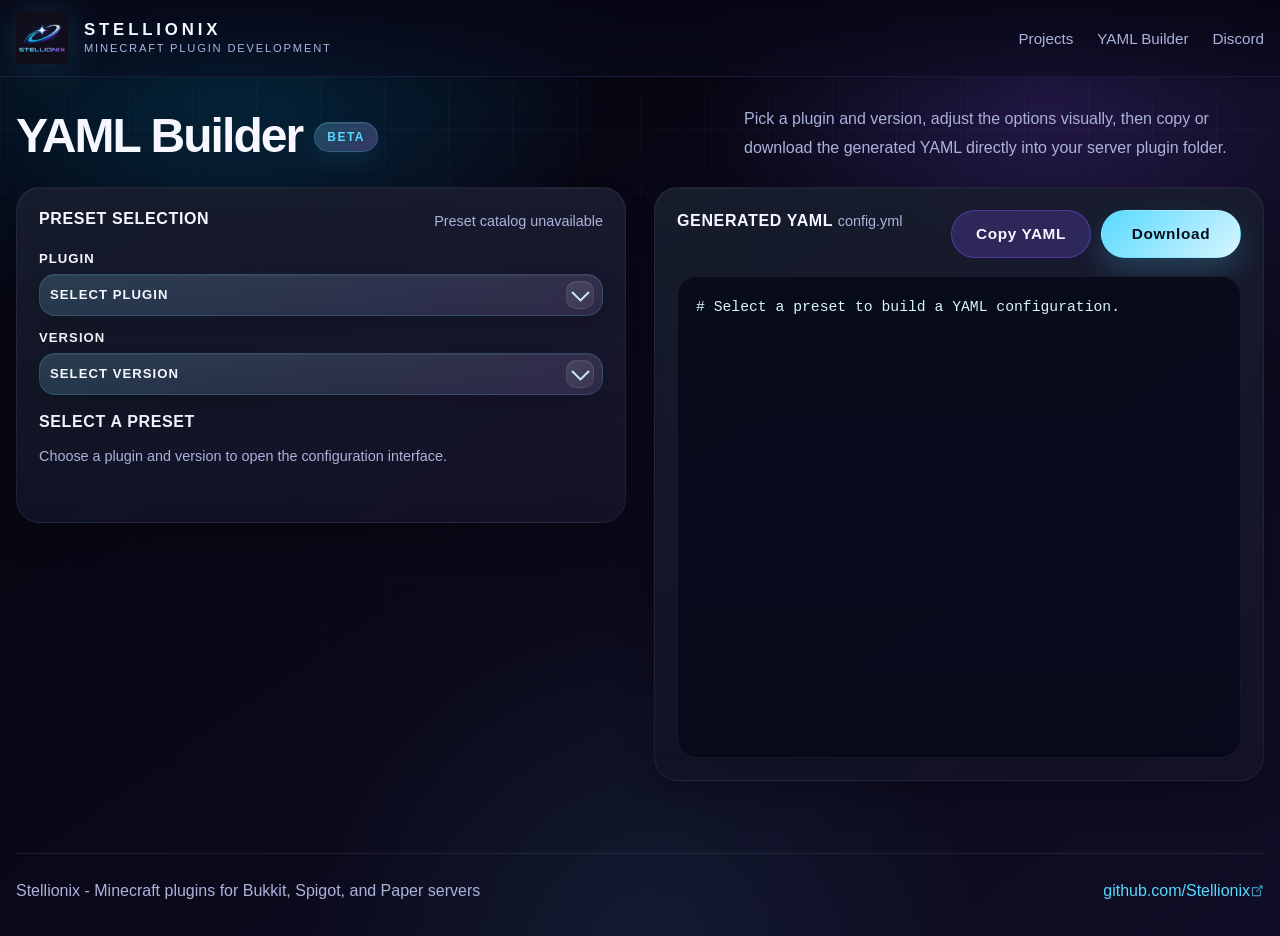
==== yaml-builder.html @ 999c0097 "Adding YAML creator page" ====
<!DOCTYPE html>
<html lang="en">
<head>
    <meta charset="UTF-8">
    <meta name="viewport" content="width=device-width, initial-scale=1.0">
    <title>Stellionix - YAML Builder</title>
    <link rel="icon" type="image/png" href="assets/stellionix-logo.png">
    <link rel="stylesheet" href="styles.css">
</head>
<body>
    <header class="site-header">
        <div class="header-inner">
            <a class="brand" href="index.html">
                <img class="brand-mark" src="assets/stellionix-logo.png" alt="Stellionix logo">
                <span class="brand-text">
                    <span class="brand-title">Stellionix</span>
                    <span class="brand-subtitle">Minecraft plugin development</span>
                </span>
            </a>
            <button class="nav-toggle" type="button" aria-expanded="false" aria-controls="site-nav" aria-label="Open navigation">
                <span></span>
                <span></span>
                <span></span>
            </button>
            <nav class="nav" id="site-nav">
                <a href="index.html#projects">Projects</a>
                <a href="yaml-builder.html">YAML Builder</a>
                <a href="https://discord.com/invite/jCsvJxS" target="_blank" rel="noreferrer">Discord</a>
            </nav>
        </div>
    </header>

    <div class="page">
        <main>
            <section class="section" id="configurator">
                <div class="section-head">
                    <div>
                        <h2 class="section-title-with-badge">YAML Builder <span class="section-beta-badge">Beta</span></h2>
                    </div>
                    <p>
                        Pick a plugin and version, adjust the options visually, then copy or download the
                        generated YAML directly into your server plugin folder.
                    </p>
                </div>

                <div class="configurator-layout">
                    <aside class="configurator-panel">
                        <div class="configurator-panel-head">
                            <strong>Preset Selection</strong>
                            <span class="configurator-hint" id="configurator-hint">Loading presets...</span>
                        </div>

                        <div class="configurator-controls">
                            <label class="configurator-control">
                                <span>Plugin</span>
                                <div class="filter-dropdown config-dropdown" data-config-dropdown>
                                    <input type="hidden" id="config-plugin" value="">
                                    <button class="filter-select-wrap config-select-wrap" type="button" data-config-trigger aria-haspopup="listbox" aria-expanded="false" aria-controls="config-plugin-options">
                                        <span class="filter-select-label" data-config-label>Select plugin</span>
                                    </button>
                                    <div class="filter-dropdown-menu" id="config-plugin-options" role="listbox"></div>
                                </div>
                            </label>

                            <label class="configurator-control">
                                <span>Version</span>
                                <div class="filter-dropdown config-dropdown" data-config-dropdown>
                                    <input type="hidden" id="config-version" value="">
                                    <button class="filter-select-wrap config-select-wrap" type="button" data-config-trigger aria-haspopup="listbox" aria-expanded="false" aria-controls="config-version-options">
                                        <span class="filter-select-label" data-config-label>Select version</span>
                                    </button>
                                    <div class="filter-dropdown-menu" id="config-version-options" role="listbox"></div>
                                </div>
                            </label>
                        </div>

                        <div class="configurator-summary" id="configurator-summary">
                            <h3>Select a preset</h3>
                            <p>Choose a plugin and version to open the configuration interface.</p>
                        </div>

                        <form class="configurator-form" id="configurator-form"></form>
                    </aside>

                    <div class="config-output-panel">
                        <div class="config-output-head">
                            <div>
                                <strong>Generated YAML</strong>
                                <span id="config-output-filename">config.yml</span>
                            </div>
                            <div class="config-output-actions">
                                <button class="button button-secondary config-output-button" type="button" id="config-copy">Copy YAML</button>
                                <button class="button button-primary config-output-button" type="button" id="config-download">Download</button>
                            </div>
                        </div>

                        <div class="config-output-editor">
                            <pre class="config-output-highlight" id="config-output-highlight" aria-hidden="true"># Select a preset to build a YAML configuration.</pre>
                            <textarea class="config-output" id="config-output" spellcheck="false"># Select a preset to build a YAML configuration.</textarea>
                        </div>
                    </div>
                </div>
            </section>
        </main>

        <footer class="footer" id="contact">
            <span>Stellionix - Minecraft plugins for Bukkit, Spigot, and Paper servers</span>
            <a href="https://github.com/Stellionix" target="_blank" rel="noreferrer"><span>github.com/Stellionix</span><img class="external-link-icon" src="assets/icon-external-link.svg" alt=""></a>
        </footer>
    </div>
    <script src="scripts/script.js"></script>
</body>
</html>
---- styles.css ----
:root {
    --bg: #060512;
    --bg-soft: #0c0a1f;
    --panel: rgba(12, 14, 34, 0.76);
    --line: rgba(120, 100, 255, 0.22);
    --text: #f6f7ff;
    --muted: #abb3dc;
    --accent: #57d9ff;
    --accent-strong: #00b8ff;
    --violet: #8558ff;
    --violet-soft: #b07cff;
    --glow: #d8f6ff;
    --shadow: 0 24px 80px rgba(0, 0, 0, 0.38);
    --hero-parallax-offset: 0px;
    --section-scroll-offset: 92px;
}

* {
    box-sizing: border-box;
}

html {
    scroll-behavior: smooth;
    overflow-x: clip;
}

body {
    margin: 0;
    font-family: "Segoe UI", Tahoma, Geneva, Verdana, sans-serif;
    color: var(--text);
    background:
        radial-gradient(circle at 18% 0%, rgba(0, 184, 255, 0.22), transparent 28%),
        radial-gradient(circle at 82% 10%, rgba(133, 88, 255, 0.2), transparent 26%),
        radial-gradient(circle at 50% 100%, rgba(87, 217, 255, 0.08), transparent 30%),
        linear-gradient(145deg, #04030d 0%, #090816 40%, #100d26 100%);
    min-height: 100vh;
    overflow-x: clip;
}

body.page-transitioning .page,
body.page-transitioning .site-header {
    opacity: 0;
    transform: translateY(18px);
}

body::before {
    content: "";
    position: fixed;
    inset: 0;
    pointer-events: none;
    background-image:
        linear-gradient(rgba(255, 255, 255, 0.03) 1px, transparent 1px),
        linear-gradient(90deg, rgba(255, 255, 255, 0.03) 1px, transparent 1px);
    background-size: 64px 64px;
    mask-image: linear-gradient(to bottom, rgba(0, 0, 0, 0.85), transparent 90%);
}

a {
    color: inherit;
    text-decoration: none;
}

.page {
    width: min(1380px, calc(100% - 32px));
    margin: 0 auto;
    opacity: 1;
    transform: translateY(0);
    transition: opacity 0.28s ease, transform 0.28s ease;
}

.site-header {
    transition: opacity 0.28s ease, transform 0.28s ease, border-color 0.2s ease, box-shadow 0.2s ease;
}

body.is-page-entering .page,
body.is-page-entering .site-header {
    opacity: 0;
    transform: translateY(18px);
}

body.is-page-ready .page,
body.is-page-ready .site-header {
    opacity: 1;
    transform: translateY(0);
}

@media (prefers-reduced-motion: reduce) {
    .page,
    .site-header {
        transition: none;
    }

    body.page-transitioning .page,
    body.page-transitioning .site-header,
    body.is-page-entering .page,
    body.is-page-entering .site-header,
    body.is-page-ready .page,
    body.is-page-ready .site-header {
        opacity: 1;
        transform: none;
    }
}

.site-header {
    position: sticky;
    top: 0;
    z-index: 10;
    backdrop-filter: blur(18px);
    background:
        linear-gradient(180deg, rgba(7, 6, 20, 0.94), rgba(7, 6, 20, 0.58)),
        linear-gradient(90deg, rgba(0, 184, 255, 0.05), rgba(133, 88, 255, 0.05));
    border-bottom: 1px solid rgba(135, 110, 255, 0.16);
    box-shadow: 0 10px 40px rgba(0, 0, 0, 0.22);
}

.header-inner {
    width: min(1280px, calc(100% - 32px));
    margin: 0 auto;
    display: flex;
    align-items: center;
    justify-content: space-between;
    padding: 12px 0;
}

.brand {
    display: inline-flex;
    align-items: center;
    gap: 16px;
    font-size: 1rem;
    letter-spacing: 0.24em;
    text-transform: uppercase;
}

.brand-mark {
    width: 52px;
    height: 52px;
    display: block;
    object-fit: contain;
    filter: drop-shadow(0 0 20px rgba(87, 217, 255, 0.18));
}

.brand-text {
    display: flex;
    flex-direction: column;
    gap: 4px;
    line-height: 1;
}

.brand-title {
    font-size: 1.05rem;
    font-weight: 800;
    color: var(--text);
}

.brand-subtitle {
    font-size: 0.7rem;
    letter-spacing: 0.16em;
    color: var(--muted);
}

.nav {
    display: flex;
    align-items: center;
    gap: 24px;
    color: var(--muted);
    font-size: 0.95rem;
}

.nav a:hover {
    color: var(--accent);
}

.nav-toggle {
    display: none;
    position: relative;
    width: 46px;
    height: 46px;
    padding: 0;
    border: 1px solid rgba(87, 217, 255, 0.16);
    border-radius: 14px;
    background: rgba(87, 217, 255, 0.08);
    color: var(--text);
    cursor: pointer;
    box-shadow: inset 0 1px 0 rgba(255, 255, 255, 0.04);
    transition: border-color 0.22s ease, background 0.22s ease, transform 0.22s ease, box-shadow 0.22s ease;
}

.nav-toggle:hover {
    transform: translateY(-1px);
    border-color: rgba(87, 217, 255, 0.26);
    background: rgba(87, 217, 255, 0.12);
    box-shadow: 0 10px 18px rgba(87, 217, 255, 0.08), inset 0 1px 0 rgba(255, 255, 255, 0.04);
}

.nav-toggle span {
    position: absolute;
    left: 12px;
    right: 12px;
    height: 2px;
    border-radius: 999px;
    background: currentColor;
    transition: transform 0.24s ease, opacity 0.2s ease, top 0.24s ease;
}

.nav-toggle span:nth-child(1) {
    top: 15px;
}

.nav-toggle span:nth-child(2) {
    top: 22px;
}

.nav-toggle span:nth-child(3) {
    top: 29px;
}

.site-header.nav-open .nav-toggle span:nth-child(1) {
    top: 22px;
    transform: rotate(45deg);
}

.site-header.nav-open .nav-toggle span:nth-child(2) {
    opacity: 0;
}

.site-header.nav-open .nav-toggle span:nth-child(3) {
    top: 22px;
    transform: rotate(-45deg);
}

.hero {
    position: relative;
    isolation: isolate;
    display: grid;
    grid-template-columns: 1.15fr 0.85fr;
    gap: 32px;
    align-items: center;
    min-height: calc(100vh - 76px);
    padding: 40px 0 72px;
}

.hero::before {
    content: "";
    position: absolute;
    inset: -24px -48px;
    z-index: 0;
    background: url("assets/hero-galaxy.png") center center / cover no-repeat;
    opacity: 0.5;
    transform: translate3d(0, var(--hero-parallax-offset), 0) scale(1.08);
    will-change: transform;
    pointer-events: none;
}

.hero-copy {
    position: relative;
    z-index: 1;
}

.eyebrow {
    display: inline-flex;
    align-items: center;
    gap: 10px;
    padding: 8px 14px;
    border-radius: 999px;
    background: rgba(87, 217, 255, 0.08);
    border: 1px solid rgba(87, 217, 255, 0.18);
    color: var(--accent);
    text-transform: uppercase;
    letter-spacing: 0.14em;
    font-size: 0.72rem;
    margin-bottom: 22px;
}

.hero h1 {
    margin: 0;
    font-size: clamp(3.4rem, 8vw, 6.5rem);
    line-height: 0.92;
    letter-spacing: -0.05em;
    text-transform: uppercase;
    text-wrap: balance;
}

.hero h1 span {
    display: block;
    background: linear-gradient(90deg, var(--accent), var(--violet-soft));
    -webkit-background-clip: text;
    background-clip: text;
    color: transparent;
}

.hero p {
    max-width: 640px;
    margin: 24px 0 0;
    font-size: 1.1rem;
    line-height: 1.8;
    color: var(--muted);
}

.actions {
    display: flex;
    flex-wrap: wrap;
    gap: 14px;
    margin-top: 32px;
}

.button {
    display: inline-flex;
    align-items: center;
    justify-content: center;
    min-width: 180px;
    padding: 14px 22px;
    border-radius: 999px;
    border: 1px solid transparent;
    font-size: 0.96rem;
    font-weight: 700;
    letter-spacing: 0.04em;
    transition: transform 0.2s ease, border-color 0.2s ease, background 0.2s ease;
}

.external-link-icon {
    width: 14px;
    height: 14px;
    display: block;
    flex: 0 0 14px;
    margin-left: auto;
    opacity: 0.82;
}

.button:hover {
    transform: translateY(-2px);
}

.button-primary {
    color: #06101c;
    background: linear-gradient(135deg, var(--accent), var(--glow));
    box-shadow: 0 14px 30px rgba(87, 217, 255, 0.2);
}

.button-secondary {
    border-color: rgba(133, 88, 255, 0.4);
    background: rgba(133, 88, 255, 0.22);
    color: var(--text);
}

.hero-panel {
    position: relative;
    display: flex;
    align-items: flex-end;
    min-height: 520px;
    padding: 40px 28px 28px;
    border-radius: 30px;
    background:
        linear-gradient(180deg, rgba(255, 255, 255, 0.08), transparent 42%),
        radial-gradient(circle at top, rgba(87, 217, 255, 0.2), transparent 34%),
        linear-gradient(160deg, rgba(8, 13, 33, 0.94), rgba(19, 12, 43, 0.96));
    border: 1px solid var(--line);
    box-shadow: var(--shadow);
    overflow: hidden;
}

.hero-panel::before,
.hero-panel::after {
    content: "";
    position: absolute;
    border-radius: 50%;
    filter: blur(12px);
}

.hero-panel::before {
    width: 180px;
    height: 180px;
    top: 48px;
    right: 48px;
    background: radial-gradient(circle, rgba(87, 217, 255, 0.82), rgba(87, 217, 255, 0.02));
}

.hero-panel::after {
    width: 300px;
    height: 300px;
    left: -60px;
    bottom: -80px;
    background: radial-gradient(circle, rgba(133, 88, 255, 0.38), transparent 68%);
}

.hero-scroll-indicator {
    position: absolute;
    left: 50%;
    bottom: 52px;
    z-index: 2;
    display: inline-flex;
    flex-direction: column;
    align-items: center;
    gap: 10px;
    color: rgba(246, 247, 255, 0.82);
    transform: translateX(-50%);
    transition: color 0.2s ease, transform 0.2s ease;
}

.hero-scroll-indicator:hover {
    color: var(--accent);
    transform: translateX(-50%) translateY(-2px);
}

.hero-scroll-indicator-label {
    font-size: 0.72rem;
    font-weight: 700;
    letter-spacing: 0.18em;
    text-transform: uppercase;
}

.hero-scroll-indicator-arrow {
    width: 18px;
    height: 18px;
    border-right: 2px solid currentColor;
    border-bottom: 2px solid currentColor;
    transform: rotate(45deg);
    animation: hero-scroll-bounce 1.8s ease-in-out infinite;
}

@keyframes hero-scroll-bounce {
    0%,
    100% {
        transform: rotate(45deg) translate(0, 0);
        opacity: 0.7;
    }

    50% {
        transform: rotate(45deg) translate(6px, 6px);
        opacity: 1;
    }
}

.panel-content {
    position: relative;
    display: grid;
    width: 100%;
    gap: 16px;
}

.metric-card,
.info-card {
    backdrop-filter: blur(18px);
    background: var(--panel);
    border: 1px solid rgba(255, 255, 255, 0.08);
    border-radius: 22px;
    padding: 18px;
}

.metric-card strong {
    display: block;
    font-size: 2.5rem;
    line-height: 1;
    background: linear-gradient(90deg, var(--accent), var(--violet-soft));
    -webkit-background-clip: text;
    background-clip: text;
    color: transparent;
}

#downloads-total {
    display: flex;
    align-items: center;
    gap: 12px;
    text-align: left;
    width: fit-content;
}

#downloads-total::after {
    content: "";
    width: 32px;
    height: 32px;
    flex: 0 0 32px;
    transform: translateY(5px);
    background: var(--accent);
    mask: url("assets/icon-download.svg") center/contain no-repeat;
    -webkit-mask: url("assets/icon-download.svg") center/contain no-repeat;
}

.metric-card span,
.info-card span {
    color: var(--muted);
    font-size: 0.95rem;
}

.info-grid {
    display: grid;
    grid-template-columns: repeat(2, minmax(0, 1fr));
    gap: 16px;
}

.section {
    padding: 28px 0 72px;
    scroll-margin-top: var(--section-scroll-offset);
}

.section-head {
    display: flex;
    align-items: end;
    justify-content: space-between;
    gap: 20px;
    margin-bottom: 24px;
}

.section-head h2 {
    margin: 0;
    font-size: clamp(2rem, 4vw, 3rem);
    letter-spacing: -0.04em;
}

.section-title-with-badge {
    display: inline-flex;
    align-items: baseline;
    gap: 12px;
    flex-wrap: wrap;
}

.section-beta-badge {
    display: inline-flex;
    align-items: center;
    justify-content: center;
    min-height: 30px;
    padding: 6px 12px;
    transform: translateY(-11px);
    border-radius: 999px;
    background:
        linear-gradient(135deg, rgba(87, 217, 255, 0.2), rgba(176, 124, 255, 0.24)),
        rgba(255, 255, 255, 0.04);
    border: 1px solid rgba(87, 217, 255, 0.2);
    color: var(--accent);
    font-size: 0.75rem;
    font-weight: 800;
    letter-spacing: 0.12em;
    text-transform: uppercase;
    box-shadow:
        inset 0 1px 0 rgba(255, 255, 255, 0.08),
        0 10px 22px rgba(87, 217, 255, 0.08);
}

.section-meta {
    display: inline-block;
    margin-top: 8px;
    color: var(--accent);
    font-size: 0.8rem;
    letter-spacing: 0.08em;
    text-transform: uppercase;
}

.section-head p {
    max-width: 520px;
    margin: 0;
    color: var(--muted);
    line-height: 1.8;
}

.projects-layout {
    display: grid;
    grid-template-columns: minmax(240px, 280px) minmax(0, 1fr);
    align-items: start;
    gap: 28px;
}

.configurator-layout {
    display: grid;
    grid-template-columns: minmax(0, 1fr) minmax(0, 1fr);
    gap: 28px;
    align-items: start;
}

.configurator-panel,
.config-output-panel {
    display: grid;
    gap: 18px;
    padding: 22px;
    border-radius: 24px;
    background:
        linear-gradient(180deg, rgba(255, 255, 255, 0.05), rgba(255, 255, 255, 0.015)),
        linear-gradient(145deg, rgba(9, 17, 33, 0.96), rgba(17, 13, 37, 0.94));
    border: 1px solid rgba(255, 255, 255, 0.06);
    box-shadow:
        inset 0 1px 0 rgba(255, 255, 255, 0.04),
        0 18px 34px rgba(0, 0, 0, 0.2);
}

.configurator-panel {
    position: sticky;
    top: 102px;
}

.configurator-panel-head,
.config-output-head {
    display: flex;
    align-items: flex-start;
    justify-content: space-between;
    gap: 14px;
}

.configurator-panel-head strong,
.config-output-head strong,
.configurator-summary h3,
.config-group-head h3 {
    font-size: 1rem;
    letter-spacing: 0.04em;
    text-transform: uppercase;
    margin: 0;
}

.configurator-hint,
.configurator-summary p,
.config-group-head p,
.config-field-note,
#config-output-filename {
    color: var(--muted);
    font-size: 0.9rem;
    line-height: 1.6;
}

.configurator-controls,
.configurator-form {
    display: grid;
    gap: 14px;
}

.configurator-control,
.config-field {
    display: grid;
    gap: 8px;
}

.config-dropdown {
    width: 100%;
}

.config-select-wrap {
    min-height: 44px;
}

.configurator-control span,
.config-field-label {
    font-size: 0.82rem;
    font-weight: 700;
    letter-spacing: 0.08em;
    text-transform: uppercase;
    color: var(--text);
}

.configurator-control select,
.config-field-input,
.config-field-select,
.config-field-textarea {
    width: 100%;
    min-height: 44px;
    padding: 10px 12px;
    border-radius: 16px;
    border: 1px solid rgba(87, 217, 255, 0.16);
    background:
        linear-gradient(135deg, rgba(87, 217, 255, 0.12), rgba(176, 124, 255, 0.09)),
        linear-gradient(180deg, rgba(255, 255, 255, 0.04), rgba(255, 255, 255, 0.015)),
        rgba(255, 255, 255, 0.03);
    color: var(--text);
    font: inherit;
    box-shadow:
        inset 0 1px 0 rgba(255, 255, 255, 0.06),
        0 12px 26px rgba(0, 0, 0, 0.16);
}

.configurator-control select,
.config-field-select {
    appearance: none;
    -webkit-appearance: none;
    -moz-appearance: none;
    padding-right: 52px;
    background:
        linear-gradient(135deg, rgba(87, 217, 255, 0.12), rgba(176, 124, 255, 0.09)),
        linear-gradient(180deg, rgba(255, 255, 255, 0.04), rgba(255, 255, 255, 0.015)),
        url(\"data:image/svg+xml,%3Csvg xmlns='http://www.w3.org/2000/svg' width='12' height='12' viewBox='0 0 12 12' fill='none'%3E%3Cpath d='M2 4.5L6 8.5L10 4.5' stroke='%23d8f6ff' stroke-width='1.6' stroke-linecap='round' stroke-linejoin='round'/%3E%3C/svg%3E\") no-repeat right 17px center / 12px 12px,
        linear-gradient(135deg, rgba(255, 255, 255, 0.08), rgba(255, 255, 255, 0.03)) no-repeat right 8px center / 30px 30px,
        rgba(255, 255, 255, 0.03);
}

.configurator-control select option,
.config-field-select option {
    color: var(--text);
    background: #0c0a1f;
}

.configurator-control select:focus,
.config-field-input:focus,
.config-field-select:focus,
.config-field-textarea:focus {
    outline: none;
    border-color: rgba(216, 246, 255, 0.3);
    background:
        linear-gradient(135deg, rgba(87, 217, 255, 0.16), rgba(176, 124, 255, 0.12)),
        linear-gradient(180deg, rgba(255, 255, 255, 0.05), rgba(255, 255, 255, 0.02)),
        rgba(255, 255, 255, 0.04);
    box-shadow:
        inset 0 1px 0 rgba(255, 255, 255, 0.08),
        0 0 0 3px rgba(87, 217, 255, 0.12),
        0 16px 30px rgba(87, 217, 255, 0.12);
}

.config-field-textarea {
    min-height: 110px;
    resize: vertical;
}

.config-group {
    display: grid;
    gap: 14px;
    padding: 16px;
    border-radius: 20px;
    background: rgba(255, 255, 255, 0.03);
    border: 1px solid rgba(255, 255, 255, 0.05);
}

.config-group + .config-group {
    margin-top: 2px;
}

.config-group-head {
    display: grid;
    gap: 6px;
}

.config-toggle {
    display: flex;
    align-items: flex-start;
    gap: 10px;
    min-height: 44px;
    padding: 12px 14px;
    border-radius: 16px;
    background: rgba(255, 255, 255, 0.04);
    border: 1px solid rgba(255, 255, 255, 0.05);
}

.config-toggle input {
    width: 18px;
    height: 18px;
    margin-top: 2px;
    accent-color: #57d9ff;
}

.config-toggle-content {
    display: grid;
    gap: 4px;
}

.config-output-actions {
    display: flex;
    flex-wrap: wrap;
    gap: 10px;
    justify-content: center;
    align-items: center;
}

.config-output-button {
    min-width: 140px;
}

.config-output-editor {
    position: relative;
    width: 100%;
    min-height: 480px;
    border-radius: 20px;
    background: rgba(6, 10, 24, 0.88);
    border: 1px solid rgba(255, 255, 255, 0.06);
    overflow: hidden;
}

.config-output,
.config-output-highlight {
    margin: 0;
    padding: 18px;
    min-height: 480px;
    width: 100%;
    font: 0.92rem/1.7 "Cascadia Code", "Consolas", monospace;
    white-space: pre;
    tab-size: 2;
}

.config-output-highlight {
    pointer-events: none;
    color: #d8f6ff;
    overflow: hidden;
}

.config-output {
    position: absolute;
    inset: 0;
    border-radius: 20px;
    background: transparent;
    border: 0;
    color: transparent;
    resize: vertical;
    overflow-x: auto;
    overflow-y: hidden;
    outline: none;
    caret-color: var(--accent);
    -webkit-text-fill-color: transparent;
    scrollbar-width: none;
}

.config-output::selection {
    background: rgba(87, 217, 255, 0.22);
}

.config-output::-webkit-scrollbar,
.config-output-highlight::-webkit-scrollbar {
    display: none;
    height: 0;
    width: 0;
}

.yaml-comment {
    color: #6f7aa9;
}

.yaml-key {
    color: #7bdfff;
}

.yaml-string {
    color: #f7d88a;
}

.yaml-number {
    color: #ffb36f;
}

.yaml-boolean {
    color: #9effb2;
}

.yaml-list-marker,
.yaml-punctuation {
    color: #b07cff;
}

.config-output:focus {
    box-shadow:
        0 0 0 3px rgba(87, 217, 255, 0.12),
        0 16px 30px rgba(87, 217, 255, 0.08);
}

.card-configure-button {
    display: inline-flex;
    align-items: center;
    justify-content: center;
    min-height: 38px;
    padding: 8px 12px;
    border-radius: 999px;
    border: 1px solid rgba(255, 255, 255, 0.05);
    background: rgba(255, 255, 255, 0.04);
    color: var(--muted);
    font: inherit;
    cursor: pointer;
    transition: transform 0.22s ease, border-color 0.22s ease, background 0.22s ease, color 0.22s ease, box-shadow 0.22s ease;
}

.card-configure-button:hover {
    transform: translateY(-2px);
    color: var(--text);
    background: rgba(87, 217, 255, 0.08);
    border-color: rgba(87, 217, 255, 0.16);
    box-shadow: 0 10px 20px rgba(87, 217, 255, 0.08), 0 0 0 1px rgba(216, 246, 255, 0.04) inset;
}

.filters-panel {
    position: sticky;
    top: 102px;
    display: grid;
    gap: 14px;
    padding: 18px 16px;
    border-radius: 24px;
    background:
        linear-gradient(180deg, rgba(255, 255, 255, 0.05), rgba(255, 255, 255, 0.015)),
        linear-gradient(145deg, rgba(9, 17, 33, 0.96), rgba(17, 13, 37, 0.94));
    border: 1px solid rgba(255, 255, 255, 0.06);
    box-shadow:
        inset 0 1px 0 rgba(255, 255, 255, 0.04),
        0 18px 34px rgba(0, 0, 0, 0.2);
}

.filters-panel-head {
    display: flex;
    align-items: center;
    justify-content: space-between;
    gap: 12px;
}

.filters-panel-head strong {
    font-size: 1rem;
    letter-spacing: 0.06em;
    text-transform: uppercase;
}

.filters-reset {
    border: 0;
    padding: 0;
    background: transparent;
    color: var(--accent);
    font: inherit;
    font-size: 0.78rem;
    font-weight: 700;
    letter-spacing: 0.08em;
    text-transform: uppercase;
    cursor: pointer;
}

.filters-form {
    display: grid;
    gap: 12px;
}

.filter-group {
    display: grid;
    gap: 8px;
    margin: 0;
    padding: 0;
    border: 0;
}

.filter-group:not(:last-child)::after {
    content: "";
    display: block;
    width: 100%;
    height: 1px;
    margin-top: 10px;
    background: linear-gradient(90deg, transparent, rgba(255, 255, 255, 0.12), transparent);
}

.filter-group legend {
    margin-bottom: 2px;
    padding: 0;
    color: var(--text);
    font-size: 0.82rem;
    font-weight: 700;
    letter-spacing: 0.08em;
    text-transform: uppercase;
}

.filter-group > legend + * {
    margin-top: 4px;
}

.filter-group + .filter-group {
    margin-top: 8px;
}

.filter-option {
    display: flex;
    align-items: center;
    gap: 10px;
    min-height: 36px;
    padding: 8px 10px;
    border-radius: 14px;
    color: var(--muted);
    background: rgba(255, 255, 255, 0.03);
    border: 1px solid rgba(255, 255, 255, 0.05);
    transition: background 0.22s ease, border-color 0.22s ease, color 0.22s ease, transform 0.22s ease;
    cursor: pointer;
}

.filter-option:hover {
    transform: translateY(-1px);
    color: var(--text);
    background: rgba(87, 217, 255, 0.08);
    border-color: rgba(87, 217, 255, 0.16);
}

.filter-option input {
    width: 16px;
    height: 16px;
    margin: 0;
    accent-color: #57d9ff;
}

.filter-option-icon {
    width: 18px;
    height: 18px;
    flex: 0 0 18px;
    object-fit: contain;
    border-radius: 999px;
    background: rgba(255, 255, 255, 0.92);
    padding: 2px;
    box-shadow: 0 0 0 1px rgba(255, 255, 255, 0.08) inset;
}

.filter-option:has(input:checked) {
    color: var(--text);
    background:
        linear-gradient(135deg, rgba(87, 217, 255, 0.14), rgba(176, 124, 255, 0.1)),
        rgba(255, 255, 255, 0.04);
    border-color: rgba(87, 217, 255, 0.26);
    box-shadow: 0 10px 22px rgba(87, 217, 255, 0.08);
}

.filter-dropdown {
    position: relative;
    width: 100%;
}

.filter-dropdown.is-open {
    z-index: 5;
}

.filter-select-wrap {
    position: relative;
    isolation: isolate;
    display: flex;
    align-items: center;
    gap: 12px;
    width: 100%;
    min-height: 42px;
    padding: 4px 10px 4px 10px;
    border-radius: 16px;
    color: var(--text);
    background:
        linear-gradient(135deg, rgba(87, 217, 255, 0.12), rgba(176, 124, 255, 0.09)),
        linear-gradient(180deg, rgba(255, 255, 255, 0.04), rgba(255, 255, 255, 0.015)),
        rgba(255, 255, 255, 0.03);
    border: 1px solid rgba(87, 217, 255, 0.16);
    box-shadow:
        inset 0 1px 0 rgba(255, 255, 255, 0.06),
        0 12px 26px rgba(0, 0, 0, 0.16);
    transition: transform 0.22s ease, border-color 0.22s ease, box-shadow 0.22s ease, background 0.22s ease;
}

.filter-select-wrap:hover,
.filter-select-wrap:focus-within {
    transform: translateY(-1px);
    border-color: rgba(216, 246, 255, 0.3);
    background:
        linear-gradient(135deg, rgba(87, 217, 255, 0.16), rgba(176, 124, 255, 0.12)),
        linear-gradient(180deg, rgba(255, 255, 255, 0.05), rgba(255, 255, 255, 0.02)),
        rgba(255, 255, 255, 0.04);
    box-shadow:
        inset 0 1px 0 rgba(255, 255, 255, 0.08),
        0 16px 30px rgba(87, 217, 255, 0.12);
}

.filter-select-icon-wrap,
.filter-select-price-icon {
    display: inline-flex;
    align-items: center;
    justify-content: center;
    width: 26px;
    height: 26px;
    flex: 0 0 26px;
    border-radius: 10px;
    background:
        linear-gradient(135deg, rgba(255, 255, 255, 0.95), rgba(218, 240, 255, 0.82));
    box-shadow:
        inset 0 1px 0 rgba(255, 255, 255, 0.5),
        0 8px 14px rgba(0, 0, 0, 0.16);
}

.filter-select-icon {
    width: 16px;
    height: 16px;
    display: block;
}

.filter-select-price-icon {
    font-size: 0.74rem;
    font-weight: 800;
    color: #0a1624;
}

.filter-select-label {
    flex: 1 1 auto;
    min-width: 0;
    padding-right: 44px;
    font-size: 0.9rem;
    font-weight: 600;
    letter-spacing: 0.01em;
    line-height: 1.2;
    text-align: left;
}

.filter-select-wrap::after {
    content: "";
    position: absolute;
    top: 50%;
    right: 15px;
    width: 11px;
    height: 11px;
    border-right: 2px solid rgba(216, 246, 255, 0.92);
    border-bottom: 2px solid rgba(216, 246, 255, 0.92);
    transform: translateY(-68%) rotate(45deg);
    z-index: 1;
    pointer-events: none;
}

.filter-select-wrap::before {
    content: "";
    position: absolute;
    top: 50%;
    right: 8px;
    width: 26px;
    height: 26px;
    border-radius: 10px;
    transform: translateY(-50%);
    background:
        linear-gradient(135deg, rgba(255, 255, 255, 0.08), rgba(255, 255, 255, 0.03)),
        rgba(255, 255, 255, 0.03);
    border: 1px solid rgba(255, 255, 255, 0.08);
    box-shadow: inset 0 1px 0 rgba(255, 255, 255, 0.06);
    pointer-events: none;
}

.filter-dropdown-menu {
    position: absolute;
    left: 0;
    right: 0;
    top: calc(100% + 10px);
    display: grid;
    gap: 8px;
    padding: 10px;
    border-radius: 18px;
    background:
        linear-gradient(180deg, rgba(255, 255, 255, 0.06), rgba(255, 255, 255, 0.02)),
        rgba(9, 17, 33, 0.96);
    border: 1px solid rgba(255, 255, 255, 0.08);
    box-shadow:
        0 18px 42px rgba(0, 0, 0, 0.34),
        0 0 0 1px rgba(255, 255, 255, 0.03) inset;
    backdrop-filter: blur(18px);
    opacity: 0;
    visibility: hidden;
    transform: translateY(8px) scale(0.96);
    transform-origin: top center;
    pointer-events: none;
    transition: opacity 0.24s ease, transform 0.28s cubic-bezier(0.22, 1, 0.36, 1), visibility 0.28s ease;
}

.filter-dropdown.is-open .filter-dropdown-menu {
    opacity: 1;
    visibility: visible;
    transform: translateY(0) scale(1);
    pointer-events: auto;
}

.filter-dropdown-option {
    display: flex;
    align-items: center;
    gap: 10px;
    width: 100%;
    min-height: 38px;
    padding: 8px 10px;
    border: 1px solid rgba(255, 255, 255, 0.05);
    border-radius: 14px;
    color: var(--muted);
    background: rgba(255, 255, 255, 0.03);
    font: inherit;
    font-size: 0.92rem;
    font-weight: 600;
    text-align: left;
    cursor: pointer;
    transition: transform 0.22s ease, background 0.22s ease, border-color 0.22s ease, color 0.22s ease, box-shadow 0.22s ease;
}

.filter-dropdown-option:hover {
    transform: translateY(-1px);
    color: var(--text);
    background: rgba(87, 217, 255, 0.08);
    border-color: rgba(87, 217, 255, 0.16);
}

.filter-dropdown-option.is-selected {
    color: var(--text);
    background:
        linear-gradient(135deg, rgba(87, 217, 255, 0.14), rgba(176, 124, 255, 0.1)),
        rgba(255, 255, 255, 0.04);
    border-color: rgba(87, 217, 255, 0.24);
    box-shadow: 0 10px 20px rgba(87, 217, 255, 0.08);
}

.filter-dropdown-option-icon,
.filter-dropdown-price-mark {
    width: 18px;
    height: 18px;
    flex: 0 0 18px;
    display: inline-flex;
    align-items: center;
    justify-content: center;
}

.filter-dropdown-option-icon {
    object-fit: contain;
}

.filter-dropdown-price-mark {
    border-radius: 999px;
    background: rgba(87, 217, 255, 0.12);
    color: var(--accent);
    font-size: 0.72rem;
    font-weight: 800;
}

.cards-wrap {
    display: grid;
    gap: 16px;
    min-width: 0;
}

.cards {
    display: grid;
    grid-template-columns: minmax(0, 1fr);
    gap: 26px;
}

.card {
    display: flex;
    flex-direction: column;
    width: min(100%, 1080px);
    margin-inline: auto;
    gap: 18px;
    padding: 26px;
    border-radius: 24px;
    background: linear-gradient(180deg, rgba(11, 18, 37, 0.88), rgba(20, 14, 43, 0.88));
    border: 1px solid var(--line);
    box-shadow: var(--shadow);
    overflow: visible;
    opacity: 0;
    transform: translateY(24px);
    animation: card-enter 0.7s ease forwards;
}

.card:nth-child(1) { animation-delay: 0.06s; }
.card:nth-child(2) { animation-delay: 0.14s; }
.card:nth-child(3) { animation-delay: 0.22s; }
.card:nth-child(4) { animation-delay: 0.3s; }
.card:nth-child(5) { animation-delay: 0.38s; }
.card:nth-child(6) { animation-delay: 0.46s; }
.card:nth-child(7) { animation-delay: 0.54s; }

.card.is-hidden {
    display: none;
}

.filters-empty {
    width: min(100%, 1080px);
    margin: 0 auto;
    padding: 18px 20px;
    border-radius: 18px;
    color: var(--muted);
    background: rgba(255, 255, 255, 0.04);
    border: 1px solid rgba(255, 255, 255, 0.06);
    text-align: center;
}

.card-body {
    display: grid;
    grid-template-columns: minmax(210px, 248px) minmax(0, 1fr);
    gap: 24px;
    align-items: stretch;
}

.card-visual {
    position: relative;
    display: flex;
    align-items: flex-start;
    justify-content: center;
    min-height: 100%;
}

.plugin-logo-wrap {
    position: relative;
    display: flex;
    align-items: center;
    justify-content: center;
    width: min(100%, 240px);
    aspect-ratio: 1 / 1;
    min-height: 0;
    padding: 28px 24px;
    border-radius: 22px;
    background:
        radial-gradient(circle at 50% 42%, rgba(87, 217, 255, 0.12), transparent 36%),
        radial-gradient(circle at 82% 20%, rgba(176, 124, 255, 0.12), transparent 28%),
        linear-gradient(180deg, rgba(255, 255, 255, 0.035), rgba(255, 255, 255, 0)),
        linear-gradient(145deg, rgba(12, 20, 39, 0.68), rgba(17, 13, 37, 0.22));
    border: 1px solid rgba(255, 255, 255, 0.04);
    box-shadow:
        inset 0 1px 0 rgba(255, 255, 255, 0.04),
        0 18px 34px rgba(0, 0, 0, 0.16);
    overflow: hidden;
}

.plugin-logo-wrap::before {
    content: "";
    position: absolute;
    inset: auto 18% 22px;
    height: 46px;
    border-radius: 999px;
    background: radial-gradient(circle, rgba(87, 217, 255, 0.22), rgba(87, 217, 255, 0));
    filter: blur(18px);
    pointer-events: none;
}

.plugin-logo-wrap::after {
    content: "";
    position: absolute;
    inset: 0;
    background:
        linear-gradient(135deg, rgba(255, 255, 255, 0.08), transparent 28%),
        linear-gradient(0deg, rgba(255, 255, 255, 0.02), transparent 42%);
    pointer-events: none;
}

.plugin-logo {
    position: relative;
    z-index: 1;
    width: 100%;
    max-width: 220px;
    max-height: 108px;
    object-fit: contain;
    object-position: center;
    transform: translateY(-2px);
    filter:
        drop-shadow(0 16px 28px rgba(0, 0, 0, 0.22))
        drop-shadow(0 0 18px rgba(87, 217, 255, 0.05));
}

.card:nth-child(1) .plugin-logo {
    max-height: 92px;
}

.card:nth-child(5) .plugin-logo,
.card:nth-child(6) .plugin-logo,
.card:nth-child(7) .plugin-logo {
    max-height: 96px;
}

.card-header {
    position: relative;
    display: flex;
    flex-wrap: wrap;
    align-items: center;
    justify-content: space-between;
    gap: 12px;
    margin: -26px -26px 8px;
    padding: 16px 18px;
    border-radius: 24px 24px 0 0;
    background:
        linear-gradient(180deg, rgba(255, 255, 255, 0.05), rgba(255, 255, 255, 0.015)),
        linear-gradient(135deg, rgba(87, 217, 255, 0.08), rgba(133, 88, 255, 0.06));
    border: 1px solid rgba(255, 255, 255, 0.06);
    box-shadow:
        inset 0 1px 0 rgba(255, 255, 255, 0.05),
        0 14px 30px rgba(0, 0, 0, 0.14);
}

.card h3 {
    margin: 0;
    position: relative;
    display: inline-flex;
    align-items: center;
    gap: 10px;
    font-size: 1.42rem;
    font-weight: 600;
    letter-spacing: -0.04em;
    line-height: 1;
    text-transform: uppercase;
    text-shadow: 0 2px 16px rgba(87, 217, 255, 0.08);
}

.card h3::before {
    content: "";
    width: 8px;
    height: 8px;
    border-radius: 999px;
    background: linear-gradient(135deg, var(--accent), var(--violet-soft));
    box-shadow: 0 0 14px rgba(87, 217, 255, 0.28);
}

.card-meta {
    display: flex;
    flex-wrap: wrap;
    gap: 10px;
    align-items: center;
    justify-content: flex-end;
}

.game-badge {
    display: inline-flex;
    align-items: center;
    gap: 10px;
    padding: 8px 12px;
    border-radius: 999px;
    background: rgba(82, 165, 53, 0.12);
    border: 1px solid rgba(136, 216, 106, 0.22);
    color: #d9f7ce;
    font-size: 0.8rem;
    font-weight: 700;
    letter-spacing: 0.06em;
    text-transform: uppercase;
}

.price-badge {
    display: inline-flex;
    align-items: center;
    gap: 8px;
    padding: 8px 12px;
    border-radius: 999px;
    background: rgba(87, 217, 255, 0.12);
    border: 1px solid rgba(87, 217, 255, 0.22);
    color: var(--accent);
    font-size: 0.8rem;
    font-weight: 700;
    letter-spacing: 0.06em;
    text-transform: uppercase;
}

.price-badge-icon {
    display: inline-flex;
    align-items: center;
    justify-content: center;
    width: 16px;
    height: 16px;
    border-radius: 999px;
    background: rgba(87, 217, 255, 0.16);
    font-size: 0.68rem;
    font-weight: 800;
    line-height: 1;
}

.game-badge-icon {
    width: 18px;
    height: 18px;
    display: block;
    flex: 0 0 auto;
}

.card-description {
    display: flex;
    flex-direction: column;
    gap: 12px;
}

.card p {
    margin: 0;
    color: var(--muted);
    font-size: 1rem;
    line-height: 1.7;
}

.card-content {
    display: flex;
    flex-direction: column;
    gap: 18px;
    min-width: 0;
}

.plugin-stats {
    display: flex;
    flex-wrap: wrap;
    gap: 10px;
}

.plugin-stat {
    display: inline-flex;
    align-items: center;
    gap: 8px;
    min-width: 0;
    min-height: 34px;
    padding: 8px 12px;
    border-radius: 999px;
    background:
        linear-gradient(180deg, rgba(255, 255, 255, 0.05), rgba(255, 255, 255, 0.015)),
        rgba(9, 17, 33, 0.72);
    border: 1px solid rgba(255, 255, 255, 0.06);
    box-shadow: inset 0 1px 0 rgba(255, 255, 255, 0.04);
}

.plugin-stat-value {
    display: inline-block;
    font-size: 0.8rem;
    font-weight: 700;
    line-height: 1.1;
    color: var(--text);
}

.plugin-stat-label {
    display: inline-block;
    width: 16px;
    height: 16px;
    flex: 0 0 16px;
}

.plugin-stat-label::before {
    content: "";
    display: block;
    width: 16px;
    height: 16px;
    background: var(--accent);
    mask: url("assets/icon-download.svg") center/contain no-repeat;
    -webkit-mask: url("assets/icon-download.svg") center/contain no-repeat;
}

.card-footer {
    display: flex;
    align-items: center;
    justify-content: space-between;
    gap: 14px;
    margin-top: auto;
    padding-top: 2px;
}

.card-secondary-links {
    display: flex;
    flex-wrap: wrap;
    gap: 10px;
}

.card-secondary-link {
    display: inline-flex;
    align-items: center;
    gap: 10px;
    min-height: 38px;
    padding: 8px 12px;
    border-radius: 999px;
    color: var(--muted);
    background: rgba(255, 255, 255, 0.04);
    border: 1px solid rgba(255, 255, 255, 0.05);
    box-shadow: inset 0 1px 0 rgba(255, 255, 255, 0.03);
    transition: transform 0.22s ease, border-color 0.22s ease, background 0.22s ease, color 0.22s ease, box-shadow 0.22s ease;
}

.card-secondary-link:hover {
    transform: translateY(-2px);
    color: var(--text);
    background: rgba(87, 217, 255, 0.08);
    border-color: rgba(87, 217, 255, 0.16);
    box-shadow: 0 10px 20px rgba(87, 217, 255, 0.08), 0 0 0 1px rgba(216, 246, 255, 0.04) inset;
}

.card-action-menus {
    display: flex;
    align-items: center;
    gap: 12px;
    flex-wrap: wrap;
}

.compatibility-menu,
.card-menu {
    position: relative;
}

.compatibility-menu:hover,
.compatibility-menu:focus-within {
    z-index: 3;
}

.card-menu[open] {
    z-index: 2;
}

.card-menu.is-open,
.card-menu.is-closing {
    z-index: 2;
}

.menu-button {
    position: relative;
    list-style: none;
    display: inline-flex;
    align-items: center;
    justify-content: center;
    gap: 10px;
    min-height: 44px;
    padding: 10px 16px;
    border-radius: 999px;
    border: 1px solid rgba(87, 217, 255, 0.34);
    background:
        linear-gradient(135deg, rgba(87, 217, 255, 0.22), rgba(176, 124, 255, 0.16)),
        rgba(87, 217, 255, 0.14);
    color: var(--text);
    font-size: 0.88rem;
    font-weight: 700;
    letter-spacing: 0.08em;
    text-transform: uppercase;
    cursor: pointer;
    overflow: hidden;
    box-shadow:
        inset 0 1px 0 rgba(255, 255, 255, 0.08),
        0 10px 24px rgba(87, 217, 255, 0.12);
    transition: transform 0.24s ease, border-color 0.24s ease, background 0.24s ease, box-shadow 0.24s ease;
}

.compatibility-button {
    border-color: rgba(255, 208, 117, 0.28);
    background:
        linear-gradient(135deg, rgba(255, 208, 117, 0.22), rgba(87, 217, 255, 0.12)),
        rgba(255, 208, 117, 0.12);
    box-shadow:
        inset 0 1px 0 rgba(255, 255, 255, 0.08),
        0 10px 24px rgba(255, 208, 117, 0.12);
}

.menu-button::-webkit-details-marker {
    display: none;
}

.menu-button::before {
    content: "";
    position: absolute;
    inset: 0;
    background: linear-gradient(120deg, transparent 18%, rgba(255, 255, 255, 0.16) 48%, transparent 78%);
    transform: translateX(-140%);
    transition: transform 0.55s ease;
    pointer-events: none;
}

.menu-button:hover,
.card-menu.is-open .menu-button,
.card-menu.is-closing .menu-button {
    transform: translateY(-3px) scale(1.02);
    border-color: rgba(216, 246, 255, 0.42);
    background:
        linear-gradient(135deg, rgba(87, 217, 255, 0.28), rgba(176, 124, 255, 0.22)),
        rgba(87, 217, 255, 0.18);
    box-shadow:
        0 16px 32px rgba(87, 217, 255, 0.18),
        0 0 0 1px rgba(216, 246, 255, 0.12) inset;
}

.compatibility-button:hover,
.compatibility-menu:hover .compatibility-button,
.compatibility-menu:focus-within .compatibility-button,
.card-menu.is-open .compatibility-button,
.card-menu.is-closing .compatibility-button {
    border-color: rgba(255, 229, 177, 0.38);
    background:
        linear-gradient(135deg, rgba(255, 208, 117, 0.28), rgba(87, 217, 255, 0.18)),
        rgba(255, 208, 117, 0.16);
    box-shadow:
        0 16px 32px rgba(255, 208, 117, 0.18),
        0 0 0 1px rgba(255, 245, 220, 0.12) inset;
}

.menu-button:hover::before,
.compatibility-menu:hover .menu-button::before,
.compatibility-menu:focus-within .menu-button::before,
.card-menu.is-open .menu-button::before,
.card-menu.is-closing .menu-button::before {
    transform: translateX(140%);
}

.download-button-icon {
    width: 18px;
    height: 18px;
    display: block;
    flex: 0 0 18px;
}

.menu-list {
    position: absolute;
    z-index: 4;
    right: 0;
    bottom: calc(100% + 10px);
    display: grid;
    gap: 8px;
    min-width: 190px;
    padding: 12px;
    border-radius: 18px;
    background:
        linear-gradient(180deg, rgba(255, 255, 255, 0.06), rgba(255, 255, 255, 0.02)),
        rgba(9, 17, 33, 0.94);
    border: 1px solid rgba(255, 255, 255, 0.08);
    box-shadow:
        0 20px 48px rgba(0, 0, 0, 0.38),
        0 0 0 1px rgba(255, 255, 255, 0.03) inset;
    backdrop-filter: blur(18px);
    opacity: 0;
    visibility: hidden;
    transform: translateY(8px) scale(0.96);
    transform-origin: bottom right;
    pointer-events: none;
    transition: opacity 0.32s ease, transform 0.38s cubic-bezier(0.22, 1, 0.36, 1), visibility 0.38s ease;
}

.card-menu.is-open .menu-list,
.card-menu.is-closing .menu-list {
    visibility: visible;
}

.compatibility-menu:hover .menu-list,
.compatibility-menu:focus-within .menu-list {
    visibility: visible;
}

.compatibility-menu:hover .menu-list,
.compatibility-menu:focus-within .menu-list,
.card-menu.is-open .menu-list {
    opacity: 1;
    transform: translateY(0) scale(1);
    pointer-events: auto;
}

.compatibility-menu-list {
    min-width: 196px;
    gap: 7px;
    padding: 10px;
}

.menu-link,
.menu-item {
    display: inline-flex;
    align-items: center;
    gap: 10px;
    min-height: 40px;
    padding: 9px 12px;
    border-radius: 14px;
    color: var(--text);
    background: rgba(255, 255, 255, 0.04);
    border: 1px solid rgba(255, 255, 255, 0.04);
    box-shadow: inset 0 1px 0 rgba(255, 255, 255, 0.03);
    transition: background 0.24s ease, border-color 0.24s ease, transform 0.24s ease, box-shadow 0.24s ease;
}

.menu-link:hover,
.menu-item:hover {
    transform: translateY(-2px);
    background: rgba(87, 217, 255, 0.1);
    border-color: rgba(87, 217, 255, 0.18);
    box-shadow: 0 10px 20px rgba(87, 217, 255, 0.1), 0 0 0 1px rgba(216, 246, 255, 0.05) inset;
}

.compatibility-item {
    justify-content: flex-start;
    gap: 10px;
    min-height: 36px;
    padding: 7px 10px;
    border-radius: 12px;
    font-size: 0.76rem;
    font-weight: 700;
    letter-spacing: 0.03em;
    text-transform: uppercase;
    background: linear-gradient(135deg, rgba(255, 255, 255, 0.08), rgba(255, 255, 255, 0.03));
    border-color: rgba(255, 255, 255, 0.08);
    box-shadow:
        inset 0 1px 0 rgba(255, 255, 255, 0.04),
        0 8px 18px rgba(0, 0, 0, 0.16);
}

.compatibility-item:hover {
    transform: translateY(-2px) scale(1.01);
}

.compatibility-icon-image {
    display: inline-flex;
    width: 24px;
    height: 24px;
    flex: 0 0 24px;
    border-radius: 8px;
    object-fit: contain;
    background: rgba(255, 255, 255, 0.92);
    padding: 3px;
    box-shadow:
        inset 0 1px 0 rgba(255, 255, 255, 0.3),
        0 10px 18px rgba(0, 0, 0, 0.2);
}

.platform-bukkit {
    color: #dff7d7;
    background: linear-gradient(135deg, rgba(81, 179, 92, 0.2), rgba(38, 95, 46, 0.18));
    border-color: rgba(110, 224, 123, 0.2);
}

.platform-bukkit .compatibility-icon-image {
    background: linear-gradient(135deg, #eefbdd, #9bee74);
}

.platform-bukkit:hover {
    border-color: rgba(144, 243, 155, 0.36);
    box-shadow:
        0 12px 24px rgba(81, 179, 92, 0.18),
        0 0 0 1px rgba(155, 238, 116, 0.08) inset;
}

.platform-spigot {
    color: #ffe3c7;
    background: linear-gradient(135deg, rgba(230, 137, 73, 0.22), rgba(112, 51, 20, 0.18));
    border-color: rgba(255, 174, 99, 0.18);
}

.platform-spigot .compatibility-icon-image {
    background: linear-gradient(135deg, #fff0d7, #ffca84);
}

.platform-spigot:hover {
    border-color: rgba(255, 190, 127, 0.34);
    box-shadow:
        0 12px 24px rgba(230, 137, 73, 0.18),
        0 0 0 1px rgba(255, 210, 154, 0.08) inset;
}

.platform-paper {
    color: #d8efff;
    background: linear-gradient(135deg, rgba(94, 178, 255, 0.2), rgba(39, 84, 140, 0.18));
    border-color: rgba(118, 201, 255, 0.2);
}

.platform-paper .compatibility-icon-image {
    background: linear-gradient(135deg, #e8f8ff, #bcecff);
}

.platform-paper:hover {
    border-color: rgba(155, 222, 255, 0.34);
    box-shadow:
        0 12px 24px rgba(94, 178, 255, 0.18),
        0 0 0 1px rgba(188, 236, 255, 0.08) inset;
}

.platform-purpur {
    color: #f0ddff;
    background: linear-gradient(135deg, rgba(181, 112, 255, 0.2), rgba(86, 39, 130, 0.18));
    border-color: rgba(207, 151, 255, 0.2);
}

.platform-purpur .compatibility-icon-image {
    background: linear-gradient(135deg, #fae8ff, #f1c4ff);
}

.platform-purpur:hover {
    border-color: rgba(224, 185, 255, 0.34);
    box-shadow:
        0 12px 24px rgba(181, 112, 255, 0.18),
        0 0 0 1px rgba(241, 196, 255, 0.08) inset;
}

.platform-folia {
    color: #dcffe7;
    background: linear-gradient(135deg, rgba(76, 208, 154, 0.2), rgba(26, 106, 86, 0.18));
    border-color: rgba(108, 240, 186, 0.2);
}

.platform-folia .compatibility-icon-image {
    background: linear-gradient(135deg, #e7fff0, #b8ffd2);
}

.platform-folia:hover {
    border-color: rgba(151, 255, 210, 0.34);
    box-shadow:
        0 12px 24px rgba(76, 208, 154, 0.18),
        0 0 0 1px rgba(184, 255, 210, 0.08) inset;
}

.link-icon,
.link-icon-image {
    width: 22px;
    height: 22px;
    display: inline-flex;
    align-items: center;
    justify-content: center;
    flex: 0 0 22px;
    border-radius: 999px;
}

.link-icon {
    font-size: 0.72rem;
    font-weight: 800;
    line-height: 1;
    color: #06101c;
    background: linear-gradient(135deg, #ffffff, #dce5ff);
}

.link-icon-image {
    object-fit: contain;
    background: rgba(255, 255, 255, 0.92);
    padding: 2px;
    box-shadow: 0 0 0 1px rgba(255, 255, 255, 0.08) inset;
}

.link-icon-docs {
    background: rgba(87, 217, 255, 0.12);
    padding: 3px;
}


@keyframes card-enter {
    from {
        opacity: 0;
        transform: translateY(24px);
    }
    to {
        opacity: 1;
        transform: translateY(0);
    }
}

.footer {
    display: flex;
    align-items: center;
    justify-content: space-between;
    gap: 16px;
    padding: 28px 0 36px;
    color: var(--muted);
    border-top: 1px solid rgba(255, 255, 255, 0.08);
}

.footer a {
    color: var(--accent);
    display: inline-flex;
    align-items: center;
}

@media (max-width: 960px) {
    :root {
        --section-scroll-offset: 28px;
    }

    .projects-layout {
        grid-template-columns: 1fr;
        gap: 20px;
    }

    .configurator-layout {
        grid-template-columns: 1fr;
        gap: 20px;
    }

    .filters-panel {
        position: static;
    }

    .configurator-panel {
        position: static;
    }

    .site-header {
        position: relative;
        z-index: 30;
    }

    .header-inner {
        position: relative;
        width: 100%;
        padding-inline: 20px;
        gap: 16px;
    }

    .hero {
        grid-template-columns: 1fr;
        min-height: auto;
        gap: 24px;
        padding: 16px 0 88px;
    }

    .hero::before {
        inset: -12px -20px;
    }

    .hero-panel {
        min-height: auto;
    }

    .cards,
    .info-grid {
        grid-template-columns: 1fr;
    }

    .card-body {
        grid-template-columns: minmax(0, 1fr);
        gap: 18px;
    }

    .card-visual {
        min-height: 0;
    }

    .plugin-logo-wrap {
        width: min(100%, 220px);
        min-height: 0;
    }

    .section-head,
    .footer {
        flex-direction: column;
        align-items: flex-start;
    }

    .section-head {
        gap: 12px;
    }
}

@media (max-width: 640px) {
    .page {
        width: min(100% - 20px, 1180px);
    }

    .nav-toggle {
        display: block;
    }

    .nav {
        position: absolute;
        top: calc(100% + 10px);
        left: 16px;
        right: 16px;
        z-index: 40;
        display: grid;
        gap: 8px;
        padding: 12px;
        border-radius: 18px;
        background: rgba(9, 17, 33, 0.96);
        border: 1px solid rgba(87, 217, 255, 0.14);
        box-shadow: 0 18px 42px rgba(0, 0, 0, 0.28);
        opacity: 0;
        visibility: hidden;
        transform: translateY(-8px) scale(0.98);
        transform-origin: top right;
        pointer-events: none;
        transition: opacity 0.22s ease, transform 0.28s cubic-bezier(0.22, 1, 0.36, 1), visibility 0.28s ease;
    }

    .site-header.nav-open .nav {
        opacity: 1;
        visibility: visible;
        transform: translateY(0) scale(1);
        pointer-events: auto;
    }

    .nav a {
        display: flex;
        align-items: center;
        min-height: 42px;
        padding: 10px 12px;
        border-radius: 12px;
        background: rgba(255, 255, 255, 0.04);
        border: 1px solid rgba(255, 255, 255, 0.04);
    }

    .nav a:hover {
        background: rgba(87, 217, 255, 0.08);
        border-color: rgba(87, 217, 255, 0.14);
    }

    .brand-mark {
        width: 46px;
        height: 46px;
    }

    .brand-subtitle {
        display: none;
    }

    .brand {
        gap: 12px;
        letter-spacing: 0.14em;
    }

    .brand-title {
        font-size: 0.95rem;
    }

    .hero {
        gap: 20px;
        padding: 12px 0 84px;
        justify-items: center;
    }

    .hero::before {
        inset: -8px -12px;
        background-position: center top;
    }

    .hero-copy {
        text-align: center;
    }

    .eyebrow {
        padding: 7px 12px;
        font-size: 0.64rem;
        letter-spacing: 0.1em;
        margin-bottom: 18px;
        justify-content: center;
    }

    .hero h1 {
        font-size: clamp(2.45rem, 15vw, 3.8rem);
        line-height: 0.96;
    }

    .hero p {
        margin-top: 18px;
        font-size: 0.98rem;
        line-height: 1.65;
    }

    .actions {
        justify-content: center;
    }

    .hero-panel {
        width: 100%;
        padding: 20px 16px 16px;
        border-radius: 24px;
    }

    .hero-scroll-indicator {
        bottom: 44px;
    }

    .hero-scroll-indicator-label {
        font-size: 0.66rem;
        letter-spacing: 0.15em;
    }

    .hero-panel::before {
        width: 120px;
        height: 120px;
        top: 24px;
        right: 20px;
    }

    .hero-panel::after {
        width: 180px;
        height: 180px;
        left: -40px;
        bottom: -60px;
    }

    .panel-content {
        gap: 12px;
    }

    .metric-card,
    .info-card {
        padding: 16px;
        border-radius: 18px;
    }

    .metric-card strong {
        font-size: 1.9rem;
    }

    .metric-card span,
    .info-card span {
        font-size: 0.88rem;
    }

    .section {
        padding: 18px 0 52px;
    }

    .section-head h2 {
        font-size: clamp(1.7rem, 10vw, 2.3rem);
    }

    .section-head p {
        max-width: none;
        line-height: 1.65;
    }

    .filters-panel {
        padding: 18px 16px;
        border-radius: 20px;
    }

    .configurator-panel,
    .config-output-panel {
        padding: 18px 16px;
        border-radius: 20px;
    }

    .config-output-head,
    .configurator-panel-head {
        flex-direction: column;
        align-items: flex-start;
    }

    .config-output-actions {
        width: 100%;
        justify-content: stretch;
    }

    .config-output-button {
        width: 100%;
        min-width: 0;
    }

    .config-output {
        min-height: 320px;
        padding: 14px;
        font-size: 0.84rem;
    }

    .filters-form {
        gap: 14px;
    }

    .card {
        gap: 14px;
        padding: 18px;
        border-radius: 20px;
    }

    .card-body {
        gap: 16px;
    }

    .card-header {
        gap: 10px;
        margin: -18px -18px 6px;
        padding: 14px 14px 12px;
        border-radius: 20px 20px 0 0;
    }

    .card h3 {
        font-size: 1.12rem;
        gap: 8px;
    }

    .card h3::before {
        width: 6px;
        height: 6px;
    }

    .card-meta {
        gap: 8px;
        justify-content: flex-start;
    }

    .game-badge,
    .price-badge,
    .plugin-stat {
        padding: 7px 10px;
    }

    .game-badge,
    .price-badge {
        font-size: 0.72rem;
    }

    .plugin-stat-value {
        font-size: 0.74rem;
    }

    .plugin-stat-label {
        font-size: 0.66rem;
    }

    .plugin-logo-wrap {
        width: min(100%, 200px);
        min-height: 0;
        padding: 20px 16px;
        border-radius: 16px;
    }

    .plugin-logo {
        max-width: 180px;
        max-height: 84px;
    }

    .card:nth-child(1) .plugin-logo,
    .card:nth-child(5) .plugin-logo,
    .card:nth-child(6) .plugin-logo,
    .card:nth-child(7) .plugin-logo {
        max-height: 78px;
    }

    .card p {
        font-size: 0.95rem;
        line-height: 1.6;
    }

    .card-footer {
        flex-direction: column;
        align-items: stretch;
        gap: 12px;
    }

    .card-secondary-links {
        width: 100%;
    }

    .card-secondary-link {
        flex: 1 1 auto;
        justify-content: flex-start;
        min-height: 36px;
        padding: 8px 10px;
    }

    .card-action-menus {
        width: 100%;
    }

    .compatibility-menu,
    .card-menu {
        width: 100%;
    }

    .menu-button {
        width: 100%;
        min-height: 42px;
    }

    .menu-list {
        left: 0;
        right: 0;
        min-width: 0;
    }

    .button {
        width: 100%;
        min-width: 0;
    }

    .actions {
        gap: 10px;
        margin-top: 24px;
    }

    .footer {
        padding: 24px 0 30px;
    }
}

@media (max-width: 480px) {
    .page {
        width: min(100% - 16px, 1180px);
    }

    .header-inner {
        padding-inline: 16px;
    }

    .nav {
        left: 12px;
        right: 12px;
    }

    .hero h1 {
        font-size: clamp(2.2rem, 14vw, 3.2rem);
    }

    .eyebrow {
        width: 100%;
        justify-content: center;
    }

    .card-header {
        align-items: flex-start;
    }

    .card-meta {
        width: auto;
    }

    .plugin-stats {
        width: auto;
        flex-wrap: nowrap;
    }

    .card-secondary-links {
        width: 100%;
    }

    .card-secondary-link {
        width: 100%;
    }

    .menu-link,
    .menu-item {
        padding: 10px 11px;
    }
}

@media (prefers-reduced-motion: reduce) {
    .hero-scroll-indicator-arrow {
        animation: none;
    }

    .hero-scroll-indicator {
        transition: none;
    }
}
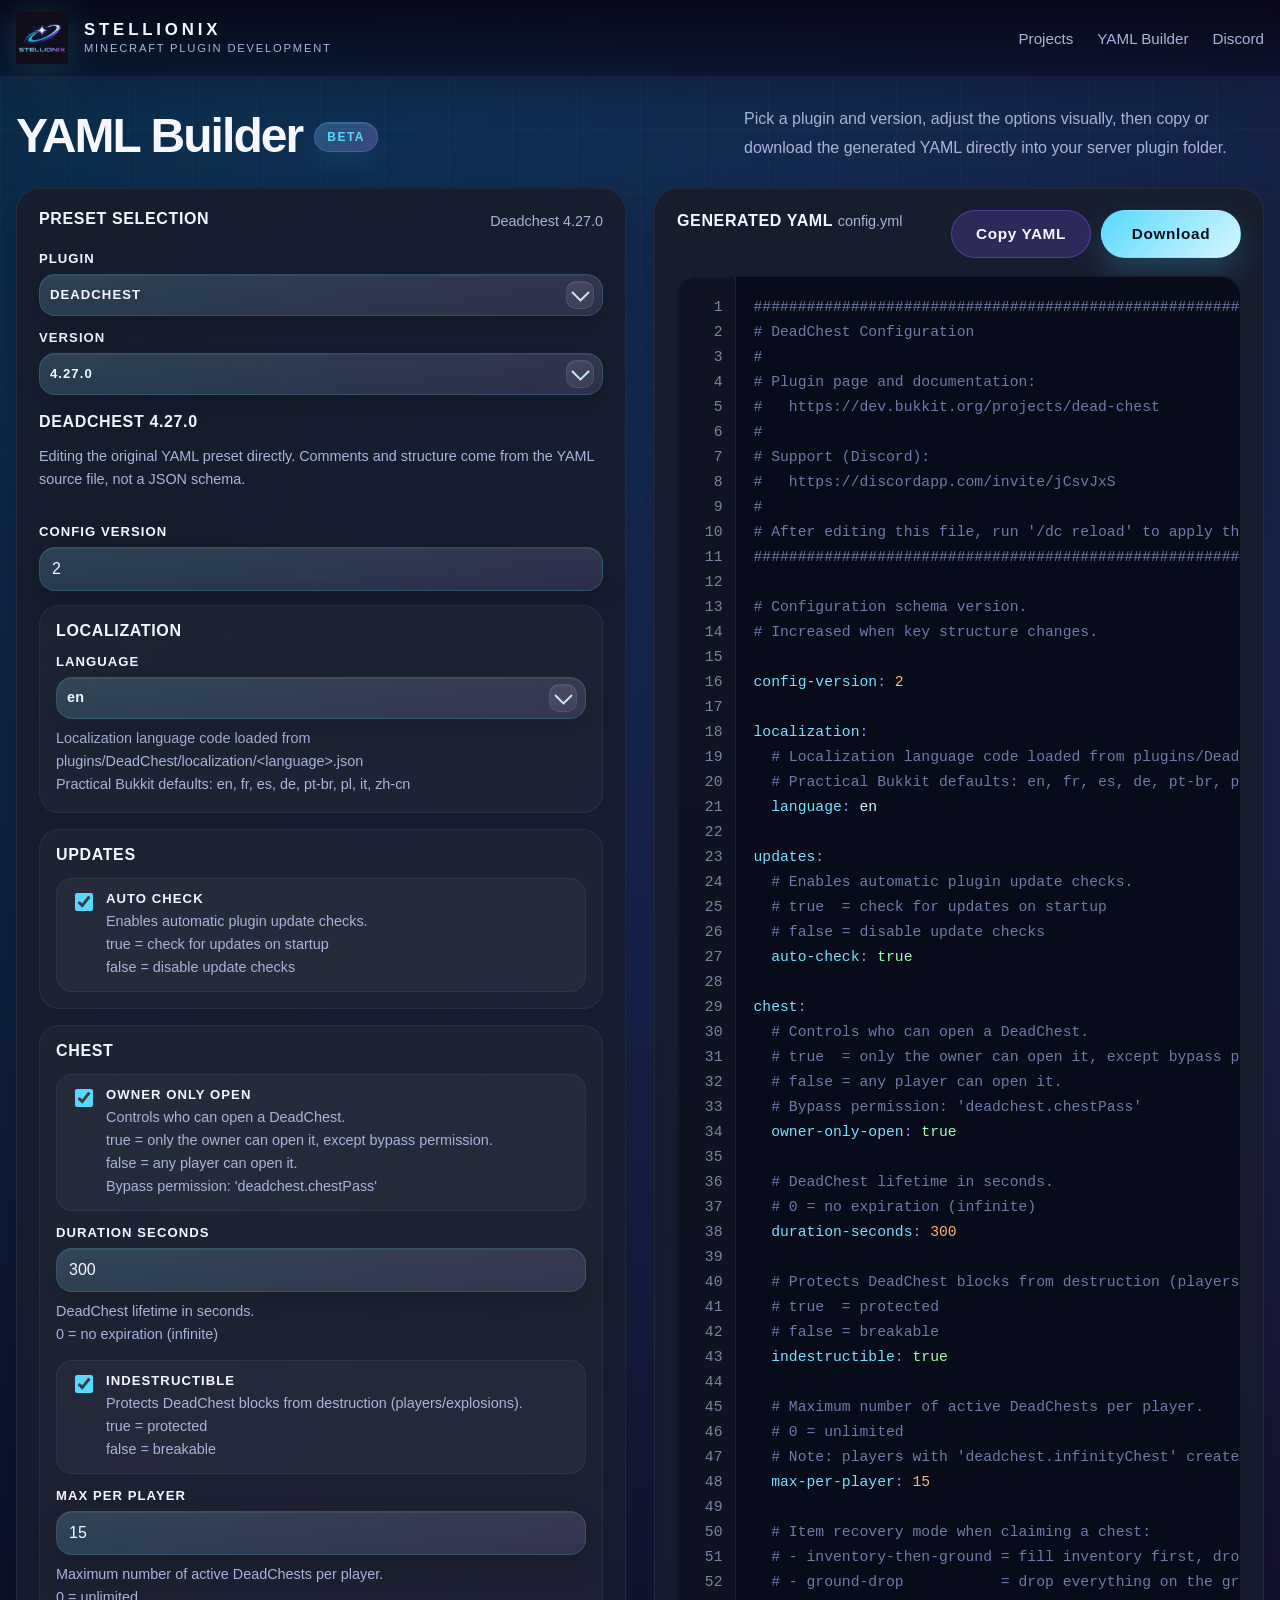
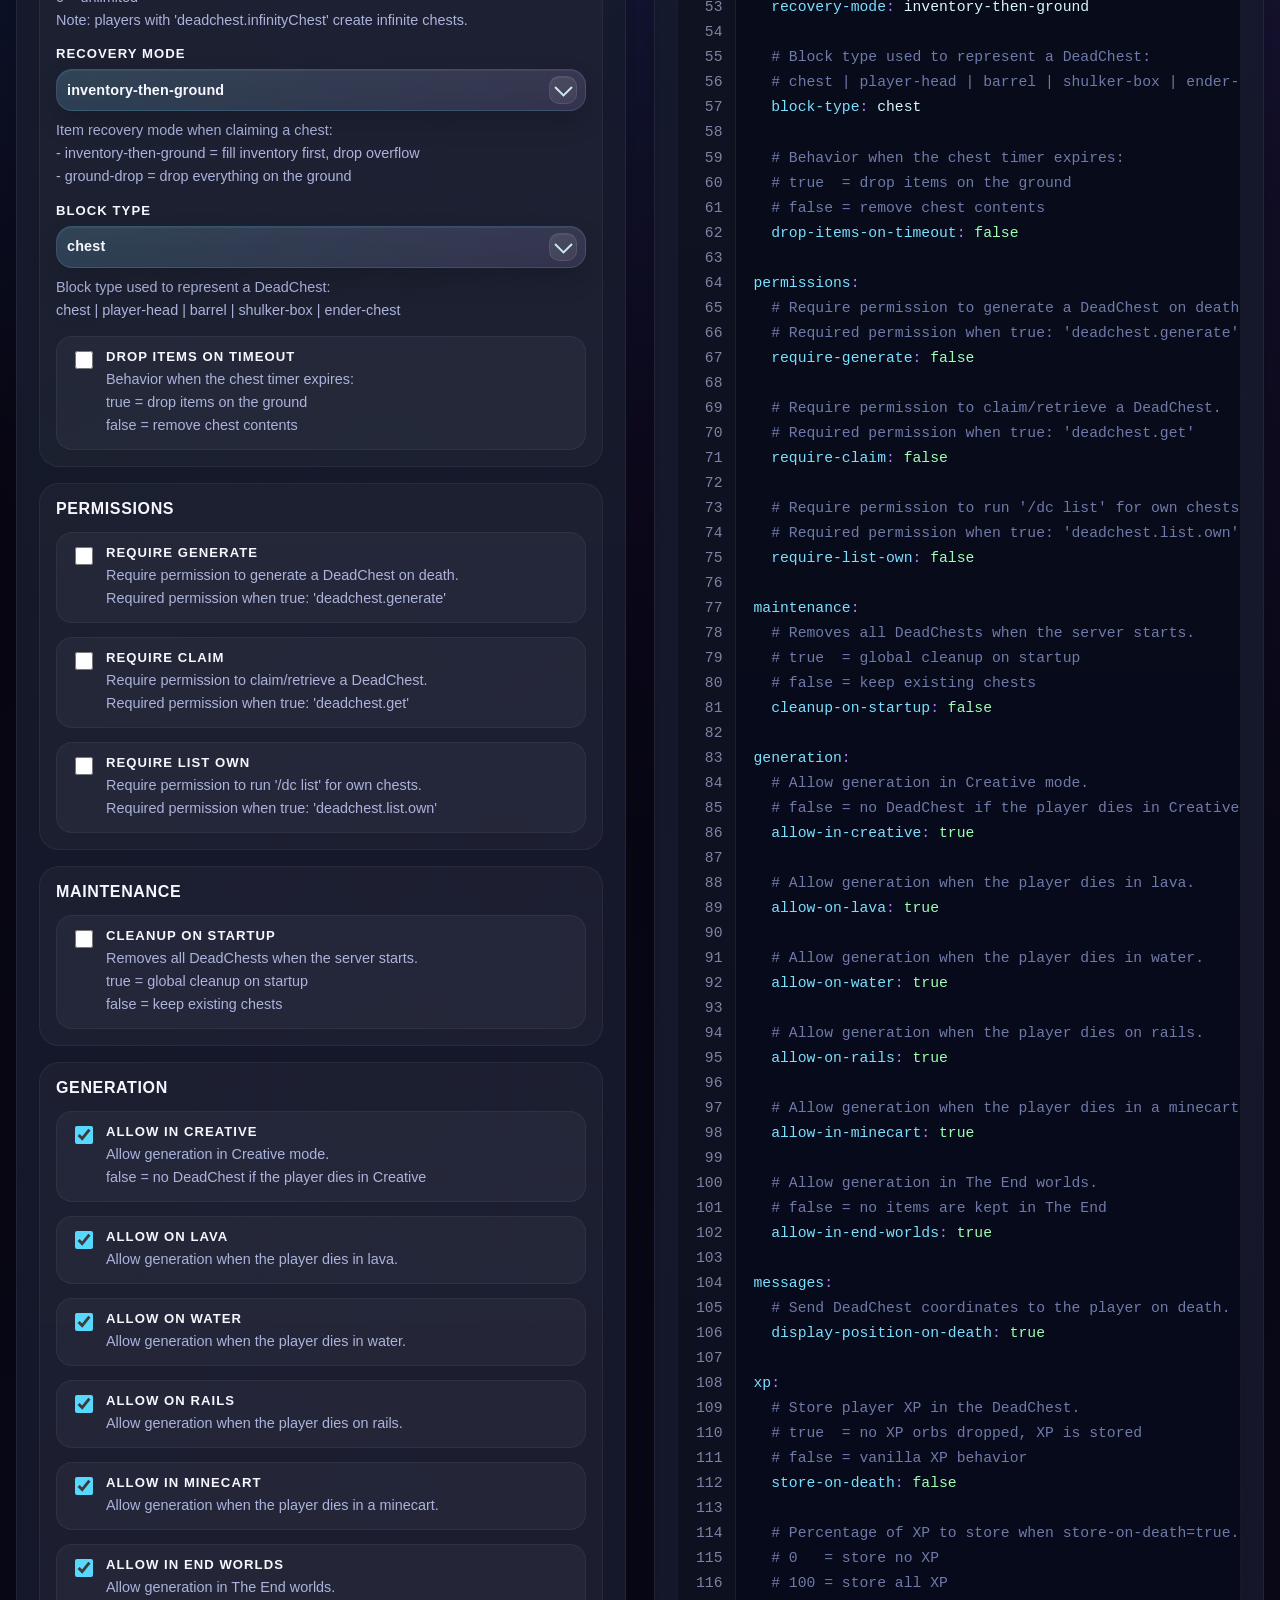
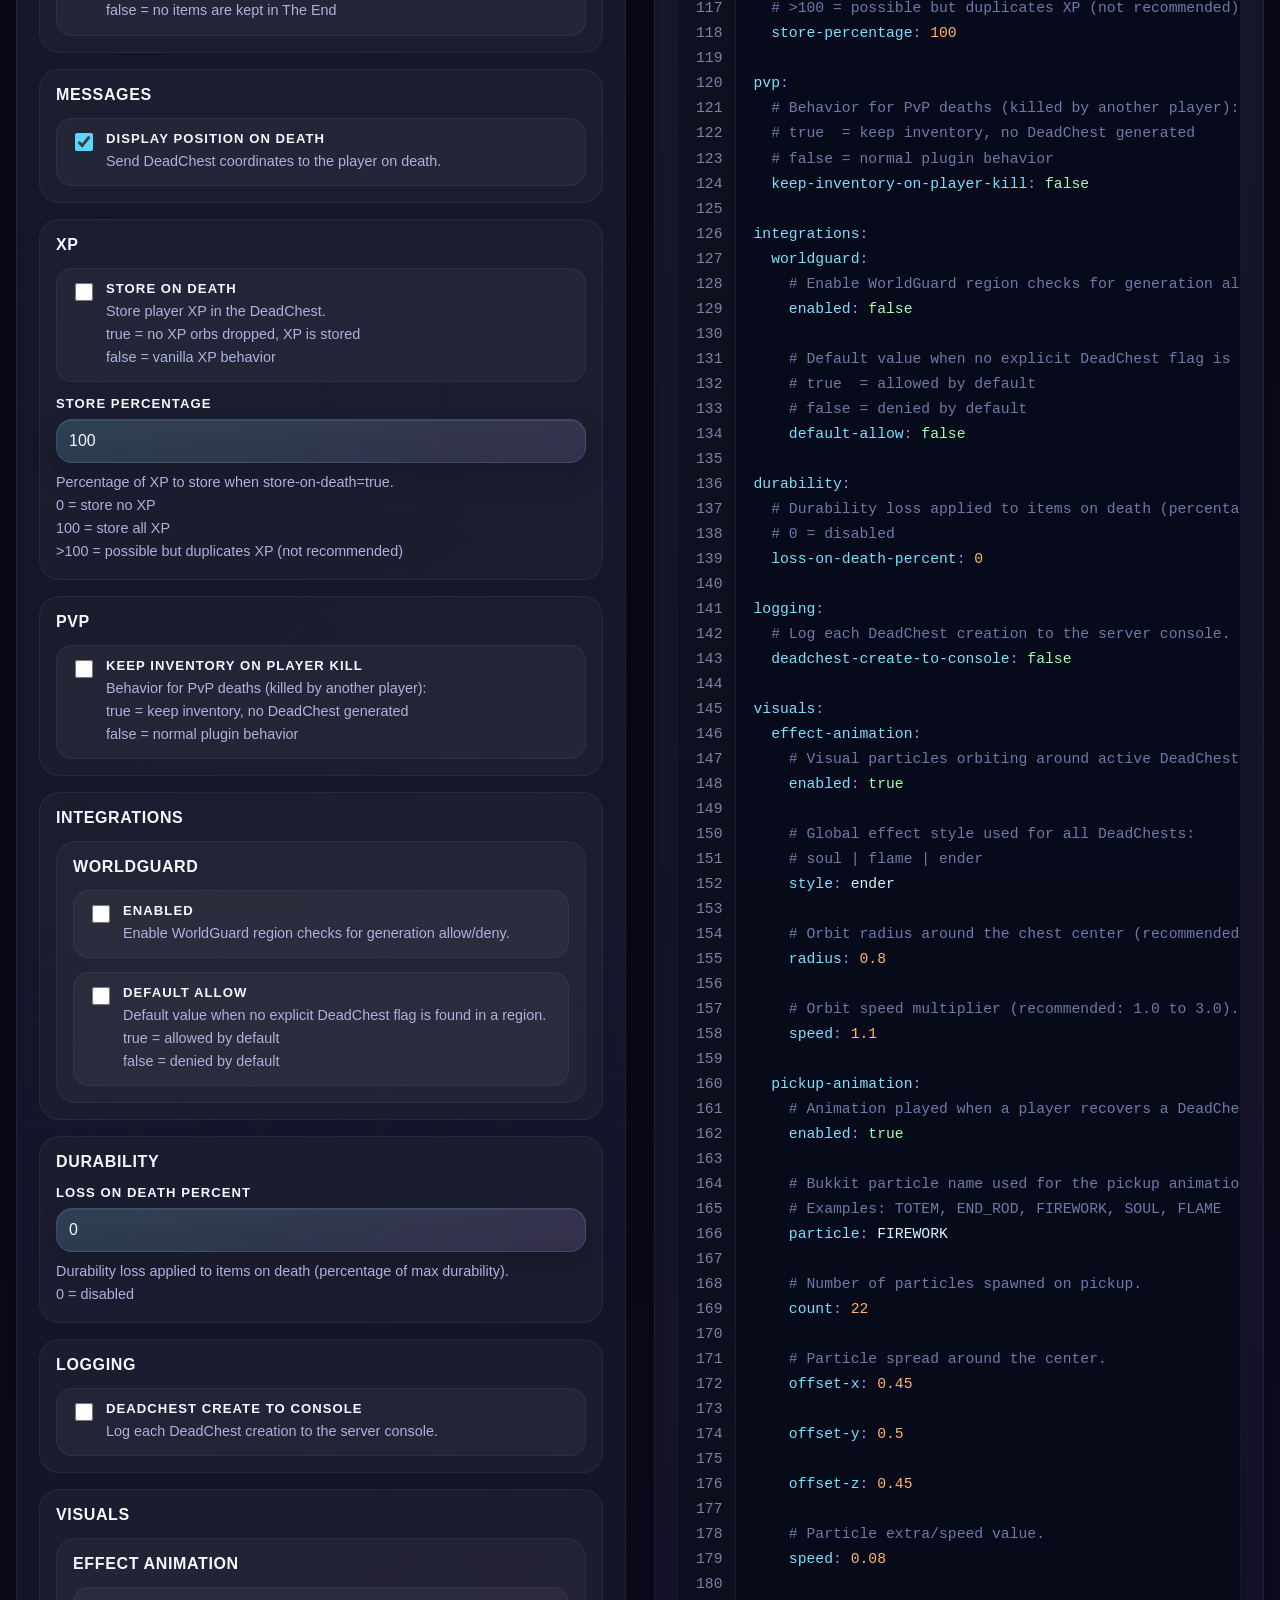
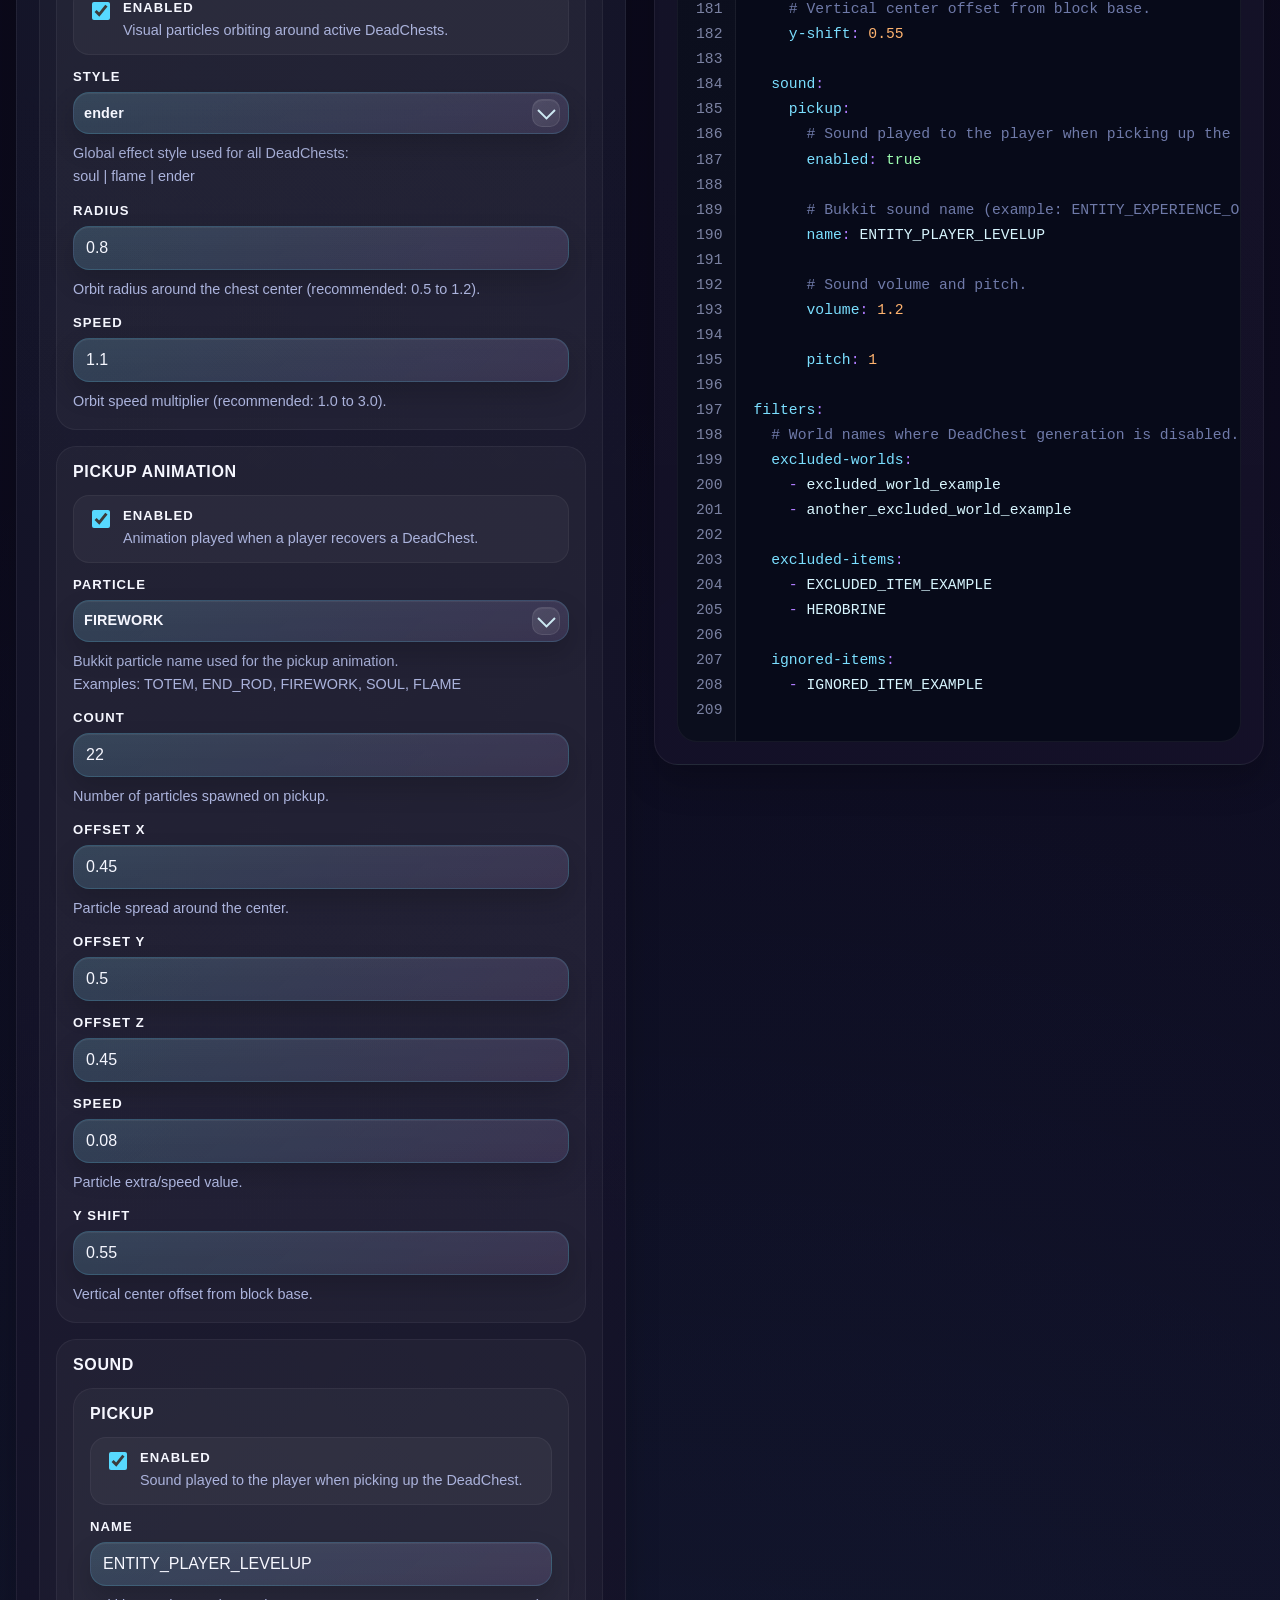
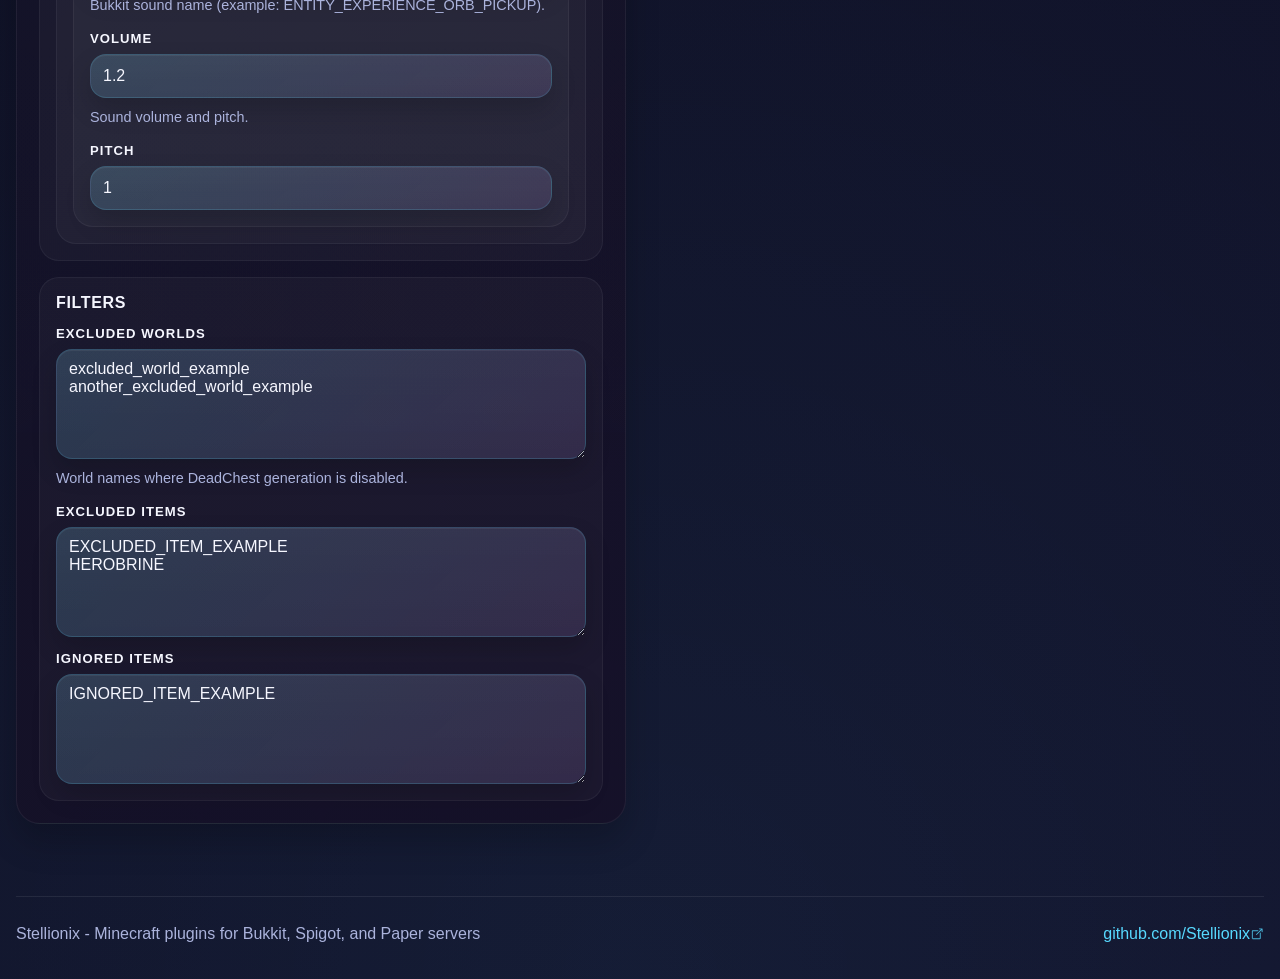
==== commit 2d8a5eee: "Adding line number on YAML file" ====
--- a/yaml-builder.html
+++ b/yaml-builder.html
@@ -95,8 +95,11 @@
                         </div>
 
                         <div class="config-output-editor">
-                            <pre class="config-output-highlight" id="config-output-highlight" aria-hidden="true"># Select a preset to build a YAML configuration.</pre>
-                            <textarea class="config-output" id="config-output" spellcheck="false"># Select a preset to build a YAML configuration.</textarea>
+                            <pre class="config-output-gutter" id="config-output-gutter" aria-hidden="true">1</pre>
+                            <div class="config-output-code">
+                                <pre class="config-output-highlight" id="config-output-highlight" aria-hidden="true"># Select a preset to build a YAML configuration.</pre>
+                                <textarea class="config-output" id="config-output" spellcheck="false"># Select a preset to build a YAML configuration.</textarea>
+                            </div>
                         </div>
                     </div>
                 </div>
--- a/styles.css
+++ b/styles.css
@@ -757,7 +757,8 @@
 }
 
 .config-output-editor {
-    position: relative;
+    display: grid;
+    grid-template-columns: auto minmax(0, 1fr);
     width: 100%;
     min-height: 480px;
     border-radius: 20px;
@@ -766,15 +767,37 @@
     overflow: hidden;
 }
 
+.config-output-gutter,
 .config-output,
 .config-output-highlight {
     margin: 0;
-    padding: 18px;
     min-height: 480px;
-    width: 100%;
     font: 0.92rem/1.7 "Cascadia Code", "Consolas", monospace;
     white-space: pre;
     tab-size: 2;
+}
+
+.config-output-gutter {
+    padding: 18px 12px 18px 18px;
+    min-width: 50px;
+    color: rgba(171, 179, 220, 0.7);
+    text-align: right;
+    user-select: none;
+    background: linear-gradient(180deg, rgba(255, 255, 255, 0.035), rgba(255, 255, 255, 0.015));
+    border-right: 1px solid rgba(255, 255, 255, 0.06);
+    overflow: hidden;
+}
+
+.config-output-code {
+    position: relative;
+    min-width: 0;
+    width: 100%;
+}
+
+.config-output,
+.config-output-highlight {
+    padding: 18px;
+    width: 100%;
 }
 
 .config-output-highlight {
@@ -2187,6 +2210,17 @@
         font-size: 0.84rem;
     }
 
+    .config-output-highlight,
+    .config-output-gutter {
+        min-height: 320px;
+        font-size: 0.84rem;
+    }
+
+    .config-output-gutter {
+        min-width: 42px;
+        padding: 14px 8px 14px 12px;
+    }
+
     .filters-form {
         gap: 14px;
     }
